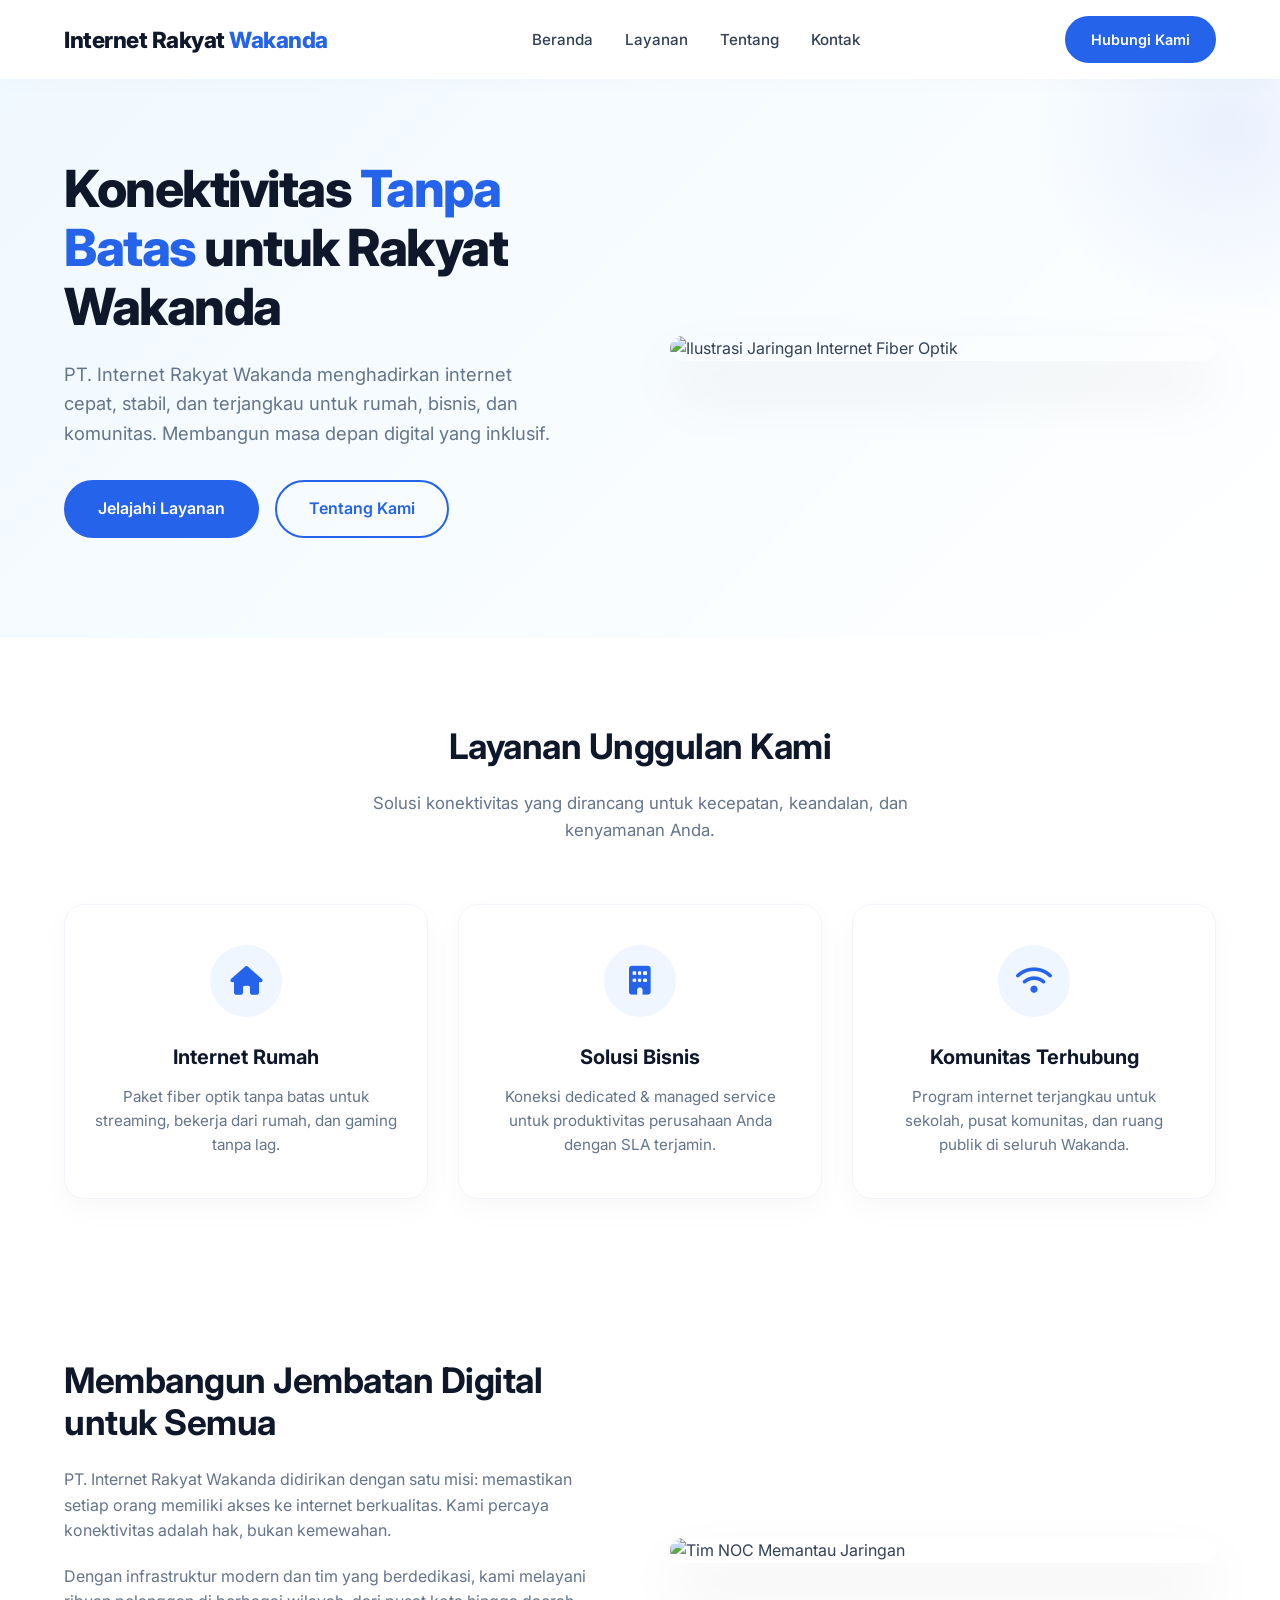
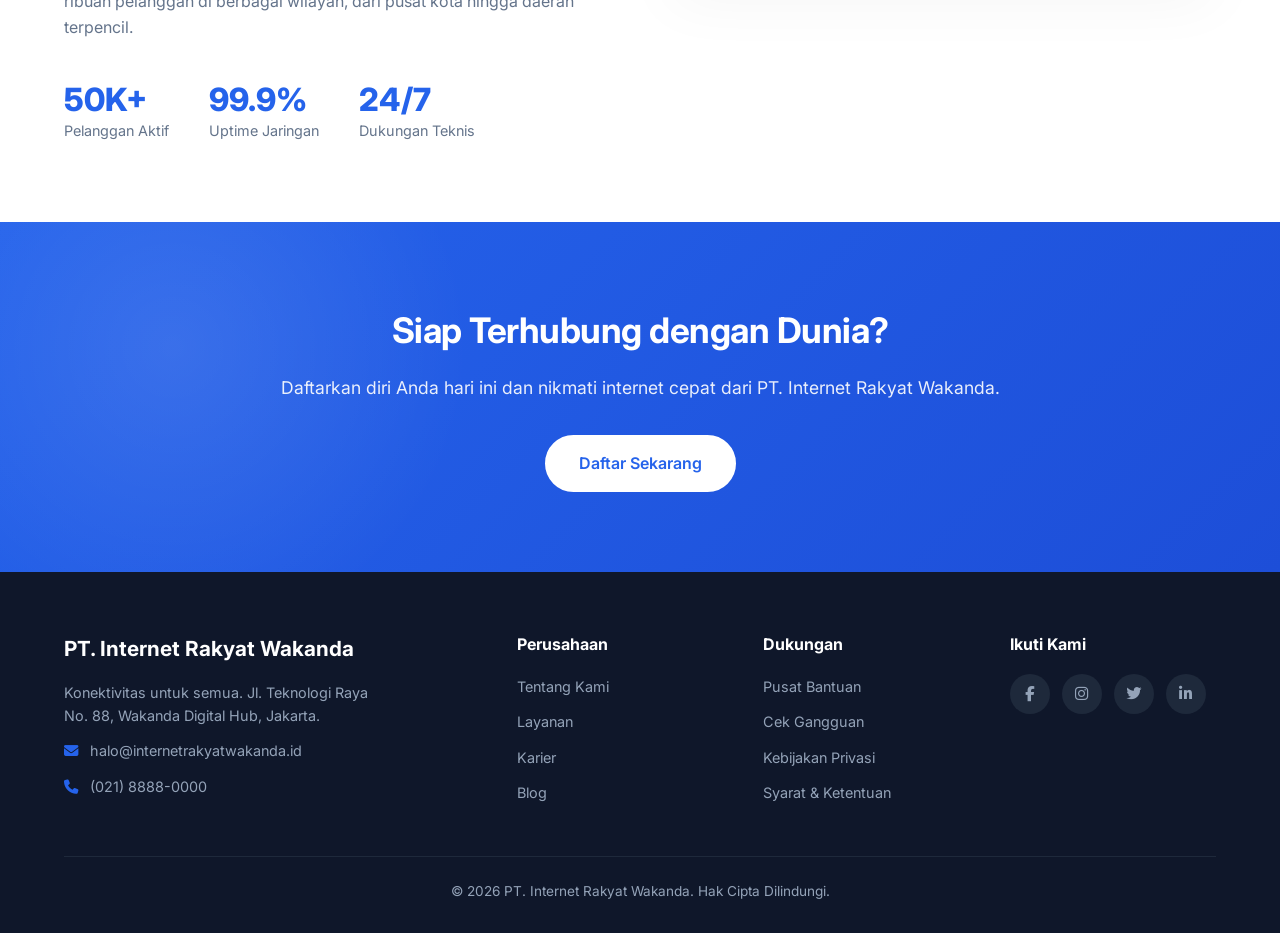
==== index.html @ 8d42df0a "Initial commit: PT. Internet Rakyat Wakanda" ====
<!DOCTYPE html>
<html lang="id">
<head>
    <meta charset="UTF-8">
    <meta name="viewport" content="width=device-width, initial-scale=1.0">
    <meta name="description" content="PT. Internet Rakyat Wakanda — Penyedia layanan internet cepat, stabil, dan terjangkau untuk rakyat Wakanda.">
    <title>PT. Internet Rakyat Wakanda — Konektivitas untuk Semua</title>

    <!-- Font Modern -->
    <link rel="preconnect" href="https://fonts.googleapis.com">
    <link rel="preconnect" href="https://fonts.gstatic.com" crossorigin>
    <link href="https://fonts.googleapis.com/css2?family=Inter:wght@300;400;600;700;800&display=swap" rel="stylesheet">

    <!-- Ikon Font Awesome -->
    <link rel="stylesheet" href="https://cdnjs.cloudflare.com/ajax/libs/font-awesome/6.5.1/css/all.min.css">

    <!-- CSS Eksternal -->
    <link rel="stylesheet" href="style.css">
</head>
<body>

    <!-- ===== NAVBAR ===== -->
    <nav class="navbar" id="navbar">
        <div class="container">
            <a href="#beranda" class="logo">Internet Rakyat <span>Wakanda</span></a>

            <ul class="nav-links" id="navLinks">
                <li><a href="#beranda">Beranda</a></li>
                <li><a href="#layanan">Layanan</a></li>
                <li><a href="#tentang">Tentang</a></li>
                <li><a href="#kontak">Kontak</a></li>
            </ul>

            <a href="#kontak" class="btn-primary nav-cta">Hubungi Kami</a>

            <!-- Tombol Hamburger untuk Mobile -->
            <button class="hamburger" id="hamburger" aria-label="Buka Menu">
                <span></span>
                <span></span>
                <span></span>
            </button>
        </div>
    </nav>

    <!-- ===== HERO ===== -->
    <section class="hero" id="beranda">
        <div class="container">
            <div class="hero-content">
                <h1>Konektivitas <span>Tanpa Batas</span> untuk Rakyat Wakanda</h1>
                <p>PT. Internet Rakyat Wakanda menghadirkan internet cepat, stabil, dan terjangkau untuk rumah, bisnis, dan komunitas. Membangun masa depan digital yang inklusif.</p>
                <div class="hero-buttons">
                    <a href="#layanan" class="btn-primary btn-lg">Jelajahi Layanan</a>
                    <a href="#tentang" class="btn-outline btn-lg">Tentang Kami</a>
                </div>
            </div>
            <div class="hero-image">
                <!-- Gambar Unsplash — bebas royalti, tidak perlu atribusi -->
                <img src="https://images.unsplash.com/photo-1544197150-b99a580bb7a8?q=80&w=1200&auto=format&fit=crop"
                     alt="Ilustrasi Jaringan Internet Fiber Optik">
            </div>
        </div>
    </section>

    <!-- ===== LAYANAN ===== -->
    <section class="section services" id="layanan">
        <div class="container">
            <h2 class="section-title">Layanan Unggulan Kami</h2>
            <p class="section-subtitle">Solusi konektivitas yang dirancang untuk kecepatan, keandalan, dan kenyamanan Anda.</p>

            <div class="services-grid">
                <div class="service-card">
                    <div class="service-icon"><i class="fas fa-home"></i></div>
                    <h3>Internet Rumah</h3>
                    <p>Paket fiber optik tanpa batas untuk streaming, bekerja dari rumah, dan gaming tanpa lag.</p>
                </div>

                <div class="service-card">
                    <div class="service-icon"><i class="fas fa-building"></i></div>
                    <h3>Solusi Bisnis</h3>
                    <p>Koneksi dedicated &amp; managed service untuk produktivitas perusahaan Anda dengan SLA terjamin.</p>
                </div>

                <div class="service-card">
                    <div class="service-icon"><i class="fas fa-wifi"></i></div>
                    <h3>Komunitas Terhubung</h3>
                    <p>Program internet terjangkau untuk sekolah, pusat komunitas, dan ruang publik di seluruh Wakanda.</p>
                </div>
            </div>
        </div>
    </section>

    <!-- ===== TENTANG ===== -->
    <section class="section about" id="tentang">
        <div class="container">
            <div class="about-grid">
                <div class="about-text">
                    <h2>Membangun Jembatan Digital untuk Semua</h2>
                    <p>PT. Internet Rakyat Wakanda didirikan dengan satu misi: memastikan setiap orang memiliki akses ke internet berkualitas. Kami percaya konektivitas adalah hak, bukan kemewahan.</p>
                    <p>Dengan infrastruktur modern dan tim yang berdedikasi, kami melayani ribuan pelanggan di berbagai wilayah, dari pusat kota hingga daerah terpencil.</p>

                    <div class="stats">
                        <div class="stat-item">
                            <h4>50K+</h4>
                            <p>Pelanggan Aktif</p>
                        </div>
                        <div class="stat-item">
                            <h4>99.9%</h4>
                            <p>Uptime Jaringan</p>
                        </div>
                        <div class="stat-item">
                            <h4>24/7</h4>
                            <p>Dukungan Teknis</p>
                        </div>
                    </div>
                </div>

                <div class="about-image">
                    <!-- Gambar Unsplash — bebas royalti -->
                    <img src="https://images.unsplash.com/photo-1558494949-ef010cbdcc31?q=80&w=1200&auto=format&fit=crop"
                         alt="Tim NOC Memantau Jaringan">
                </div>
            </div>
        </div>
    </section>

    <!-- ===== CTA ===== -->
    <section class="cta">
        <div class="container">
            <h2>Siap Terhubung dengan Dunia?</h2>
            <p>Daftarkan diri Anda hari ini dan nikmati internet cepat dari PT. Internet Rakyat Wakanda.</p>
            <a href="#kontak" class="btn-primary btn-lg">Daftar Sekarang</a>
        </div>
    </section>

    <!-- ===== FOOTER / KONTAK ===== -->
    <footer class="footer" id="kontak">
        <div class="container">
            <div class="footer-top">
                <div class="footer-brand">
                    <h3>PT. Internet Rakyat Wakanda</h3>
                    <p>Konektivitas untuk semua. Jl. Teknologi Raya No. 88, Wakanda Digital Hub, Jakarta.</p>
                    <p class="footer-contact"><i class="fas fa-envelope"></i> halo@internetrakyatwakanda.id</p>
                    <p class="footer-contact"><i class="fas fa-phone"></i> (021) 8888-0000</p>
                </div>

                <div class="footer-links">
                    <h4>Perusahaan</h4>
                    <ul>
                        <li><a href="#tentang">Tentang Kami</a></li>
                        <li><a href="#layanan">Layanan</a></li>
                        <li><a href="#">Karier</a></li>
                        <li><a href="#">Blog</a></li>
                    </ul>
                </div>

                <div class="footer-links">
                    <h4>Dukungan</h4>
                    <ul>
                        <li><a href="#">Pusat Bantuan</a></li>
                        <li><a href="#">Cek Gangguan</a></li>
                        <li><a href="#">Kebijakan Privasi</a></li>
                        <li><a href="#">Syarat &amp; Ketentuan</a></li>
                    </ul>
                </div>

                <div class="footer-links">
                    <h4>Ikuti Kami</h4>
                    <div class="social-icons">
                        <a href="#" aria-label="Facebook"><i class="fab fa-facebook-f"></i></a>
                        <a href="#" aria-label="Instagram"><i class="fab fa-instagram"></i></a>
                        <a href="#" aria-label="Twitter"><i class="fab fa-twitter"></i></a>
                        <a href="#" aria-label="LinkedIn"><i class="fab fa-linkedin-in"></i></a>
                    </div>
                </div>
            </div>

            <div class="footer-bottom">
                <p>&copy; 2026 PT. Internet Rakyat Wakanda. Hak Cipta Dilindungi.</p>
            </div>
        </div>
    </footer>

    <!-- JavaScript untuk Hamburger Menu -->
    <script>
        const hamburger = document.getElementById('hamburger');
        const navLinks = document.getElementById('navLinks');

        hamburger.addEventListener('click', () => {
            navLinks.classList.toggle('active');
            hamburger.classList.toggle('active');
        });

        // Tutup menu saat link diklik (mobile)
        document.querySelectorAll('.nav-links a').forEach(link => {
            link.addEventListener('click', () => {
                navLinks.classList.remove('active');
                hamburger.classList.remove('active');
            });
        });
    </script>

</body>
</html>
---- style.css ----
/* ==========================================
   RESET & VARIABEL GLOBAL
   ========================================== */
:root {
    --primary: #2563eb;
    --primary-dark: #1d4ed8;
    --primary-light: #eff6ff;
    --dark: #0f172a;
    --gray-700: #334155;
    --gray-500: #64748b;
    --gray-300: #cbd5e1;
    --gray-100: #f1f5f9;
    --bg: #f8fafc;
    --white: #ffffff;
    --shadow-sm: 0 4px 20px rgba(0, 0, 0, 0.02);
    --shadow-md: 0 10px 30px rgba(0, 0, 0, 0.03);
    --shadow-lg: 0 30px 60px rgba(0, 0, 0, 0.08);
    --radius-md: 20px;
    --radius-lg: 24px;
    --transition: 0.25s ease;
}

* {
    margin: 0;
    padding: 0;
    box-sizing: border-box;
}

html {
    scroll-behavior: smooth;
    scroll-padding-top: 80px;
}

body {
    font-family: 'Inter', sans-serif;
    background: var(--bg);
    color: var(--gray-700);
    line-height: 1.6;
    -webkit-font-smoothing: antialiased;
}

img {
    display: block;
    max-width: 100%;
    height: auto;
}

a {
    text-decoration: none;
    color: inherit;
}

ul {
    list-style: none;
}

/* ==========================================
   CONTAINER
   ========================================== */
.container {
    max-width: 1200px;
    margin: 0 auto;
    padding: 0 24px;
}

/* ==========================================
   TOMBOL
   ========================================== */
.btn-primary {
    display: inline-block;
    background: var(--primary);
    color: var(--white);
    padding: 10px 24px;
    border-radius: 40px;
    font-weight: 600;
    font-size: 0.9rem;
    border: 2px solid var(--primary);
    cursor: pointer;
    transition: background var(--transition), transform var(--transition), box-shadow var(--transition);
}

.btn-primary:hover {
    background: var(--primary-dark);
    border-color: var(--primary-dark);
    transform: translateY(-2px);
    box-shadow: 0 10px 20px rgba(37, 99, 235, 0.25);
}

.btn-outline {
    display: inline-block;
    background: transparent;
    color: var(--primary);
    padding: 10px 24px;
    border-radius: 40px;
    font-weight: 600;
    font-size: 0.9rem;
    border: 2px solid var(--primary);
    transition: all var(--transition);
}

.btn-outline:hover {
    background: var(--primary);
    color: var(--white);
    transform: translateY(-2px);
}

.btn-lg {
    padding: 14px 32px;
    font-size: 1rem;
}

/* ==========================================
   NAVBAR
   ========================================== */
.navbar {
    background: var(--white);
    box-shadow: var(--shadow-sm);
    padding: 16px 0;
    position: sticky;
    top: 0;
    z-index: 100;
    transition: box-shadow var(--transition);
}

.navbar .container {
    display: flex;
    justify-content: space-between;
    align-items: center;
    gap: 20px;
}

.logo {
    font-weight: 800;
    font-size: 1.4rem;
    letter-spacing: -0.5px;
    color: var(--dark);
    white-space: nowrap;
}

.logo span {
    color: var(--primary);
}

.nav-links {
    display: flex;
    gap: 32px;
}

.nav-links a {
    color: var(--gray-700);
    font-weight: 500;
    font-size: 0.95rem;
    transition: color var(--transition);
    position: relative;
}

.nav-links a::after {
    content: '';
    position: absolute;
    bottom: -6px;
    left: 0;
    width: 0;
    height: 2px;
    background: var(--primary);
    transition: width var(--transition);
}

.nav-links a:hover {
    color: var(--primary);
}

.nav-links a:hover::after {
    width: 100%;
}

/* Hamburger (default: sembunyi di desktop) */
.hamburger {
    display: none;
    background: none;
    border: none;
    cursor: pointer;
    flex-direction: column;
    gap: 5px;
    padding: 6px;
}

.hamburger span {
    display: block;
    width: 26px;
    height: 3px;
    background: var(--dark);
    border-radius: 3px;
    transition: all var(--transition);
}

.hamburger.active span:nth-child(1) {
    transform: translateY(8px) rotate(45deg);
}
.hamburger.active span:nth-child(2) {
    opacity: 0;
}
.hamburger.active span:nth-child(3) {
    transform: translateY(-8px) rotate(-45deg);
}

/* ==========================================
   HERO
   ========================================== */
.hero {
    padding: 80px 0 100px;
    background: linear-gradient(135deg, #f0f9ff 0%, #ffffff 100%);
    position: relative;
    overflow: hidden;
}

.hero::before {
    content: '';
    position: absolute;
    top: -150px;
    right: -150px;
    width: 400px;
    height: 400px;
    background: radial-gradient(circle, rgba(37, 99, 235, 0.08) 0%, transparent 70%);
    border-radius: 50%;
}

.hero .container {
    display: grid;
    grid-template-columns: 1fr 1fr;
    gap: 60px;
    align-items: center;
    position: relative;
    z-index: 1;
}

.hero-content h1 {
    font-size: 3.2rem;
    font-weight: 800;
    line-height: 1.15;
    letter-spacing: -1.5px;
    color: var(--dark);
    margin-bottom: 24px;
}

.hero-content h1 span {
    color: var(--primary);
}

.hero-content p {
    font-size: 1.15rem;
    color: var(--gray-500);
    margin-bottom: 32px;
    max-width: 500px;
}

.hero-buttons {
    display: flex;
    gap: 16px;
    flex-wrap: wrap;
}

.hero-image img {
    width: 100%;
    border-radius: var(--radius-lg);
    box-shadow: var(--shadow-lg);
}

/* ==========================================
   SECTION UMUM
   ========================================== */
.section {
    padding: 80px 0;
}

.section-title {
    text-align: center;
    font-size: 2.2rem;
    font-weight: 700;
    letter-spacing: -0.5px;
    margin-bottom: 16px;
    color: var(--dark);
}

.section-subtitle {
    text-align: center;
    color: var(--gray-500);
    max-width: 600px;
    margin: 0 auto 60px;
    font-size: 1.05rem;
}

/* ==========================================
   LAYANAN
   ========================================== */
.services {
    background: var(--white);
}

.services-grid {
    display: grid;
    grid-template-columns: repeat(3, 1fr);
    gap: 30px;
}

.service-card {
    background: var(--white);
    padding: 40px 30px;
    border-radius: var(--radius-md);
    box-shadow: var(--shadow-md);
    border: 1px solid var(--gray-100);
    text-align: center;
    transition: transform var(--transition), box-shadow var(--transition), border-color var(--transition);
}

.service-card:hover {
    transform: translateY(-8px);
    box-shadow: 0 20px 40px rgba(37, 99, 235, 0.1);
    border-color: #dbeafe;
}

.service-icon {
    display: inline-flex;
    align-items: center;
    justify-content: center;
    width: 72px;
    height: 72px;
    font-size: 1.8rem;
    color: var(--primary);
    background: var(--primary-light);
    border-radius: 50%;
    margin-bottom: 24px;
    transition: transform var(--transition);
}

.service-card:hover .service-icon {
    transform: scale(1.1) rotate(-5deg);
}

.service-card h3 {
    font-size: 1.25rem;
    margin-bottom: 12px;
    color: var(--dark);
}

.service-card p {
    color: var(--gray-500);
    font-size: 0.95rem;
}

/* ==========================================
   ABOUT
   ========================================== */
.about {
    background: var(--white);
}

.about-grid {
    display: grid;
    grid-template-columns: 1fr 1fr;
    gap: 60px;
    align-items: center;
}

.about-text h2 {
    font-size: 2.2rem;
    font-weight: 700;
    margin-bottom: 24px;
    color: var(--dark);
    letter-spacing: -0.5px;
    line-height: 1.2;
}

.about-text p {
    color: var(--gray-500);
    margin-bottom: 20px;
}

.stats {
    display: flex;
    gap: 40px;
    margin-top: 40px;
}

.stat-item h4 {
    font-size: 2rem;
    font-weight: 800;
    color: var(--primary);
    line-height: 1.2;
}

.stat-item p {
    font-size: 0.9rem;
    color: var(--gray-500);
    margin-bottom: 0;
}

.about-image img {
    width: 100%;
    border-radius: var(--radius-lg);
    box-shadow: var(--shadow-lg);
}

/* ==========================================
   CTA SECTION
   ========================================== */
.cta {
    padding: 80px 0;
    background: linear-gradient(135deg, var(--primary) 0%, var(--primary-dark) 100%);
    color: var(--white);
    text-align: center;
    position: relative;
    overflow: hidden;
}

.cta::before {
    content: '';
    position: absolute;
    top: -50%;
    left: -10%;
    width: 600px;
    height: 600px;
    background: radial-gradient(circle, rgba(255,255,255,0.1) 0%, transparent 70%);
    border-radius: 50%;
}

.cta .container {
    position: relative;
    z-index: 1;
}

.cta h2 {
    font-size: 2.2rem;
    font-weight: 700;
    margin-bottom: 16px;
    letter-spacing: -0.5px;
}

.cta p {
    font-size: 1.1rem;
    margin-bottom: 32px;
    opacity: 0.9;
}

.cta .btn-primary {
    background: var(--white);
    color: var(--primary);
    border-color: var(--white);
}

.cta .btn-primary:hover {
    background: var(--gray-100);
    border-color: var(--gray-100);
    color: var(--primary-dark);
}

/* ==========================================
   FOOTER
   ========================================== */
.footer {
    background: var(--dark);
    color: #94a3b8;
    padding: 60px 0 30px;
}

.footer .container {
    display: flex;
    flex-direction: column;
    gap: 40px;
}

.footer-top {
    display: grid;
    grid-template-columns: 2fr 1fr 1fr 1fr;
    gap: 40px;
}

.footer-brand h3 {
    color: var(--white);
    font-size: 1.3rem;
    font-weight: 700;
    margin-bottom: 16px;
}

.footer-brand p {
    font-size: 0.9rem;
    max-width: 320px;
    margin-bottom: 12px;
}

.footer-contact i {
    color: var(--primary);
    margin-right: 8px;
}

.footer-links h4 {
    color: var(--white);
    margin-bottom: 16px;
    font-size: 1rem;
}

.footer-links li {
    margin-bottom: 10px;
}

.footer-links a {
    color: #94a3b8;
    font-size: 0.9rem;
    transition: color var(--transition);
}

.footer-links a:hover {
    color: #60a5fa;
}

.social-icons {
    display: flex;
    gap: 12px;
}

.social-icons a {
    display: inline-flex;
    align-items: center;
    justify-content: center;
    width: 40px;
    height: 40px;
    background: #1e293b;
    border-radius: 50%;
    color: #94a3b8;
    font-size: 0.95rem;
    transition: all var(--transition);
}

.social-icons a:hover {
    background: var(--primary);
    color: var(--white);
    transform: translateY(-3px);
}

.footer-bottom {
    border-top: 1px solid #1e293b;
    padding-top: 24px;
    text-align: center;
    font-size: 0.85rem;
}

/* ==========================================
   RESPONSIF — TABLET (≤ 992px)
   ========================================== */
@media (max-width: 992px) {
    .hero .container {
        grid-template-columns: 1fr;
        text-align: center;
        gap: 40px;
    }

    .hero-content h1 {
        font-size: 2.5rem;
    }

    .hero-content p {
        margin-left: auto;
        margin-right: auto;
    }

    .hero-buttons {
        justify-content: center;
    }

    .services-grid {
        grid-template-columns: 1fr 1fr;
    }

    .about-grid {
        grid-template-columns: 1fr;
        gap: 40px;
    }

    .about-image {
        order: -1;
    }

    .stats {
        justify-content: center;
    }

    .footer-top {
        grid-template-columns: 1fr 1fr;
    }
}

/* ==========================================
   RESPONSIF — MOBILE (≤ 768px)
   ========================================== */
@media (max-width: 768px) {
    /* Sembunyikan CTA di navbar mobile */
    .nav-cta {
        display: none;
    }

    /* Tampilkan hamburger */
    .hamburger {
        display: flex;
    }

    /* Menu mobile dropdown */
    .nav-links {
        position: absolute;
        top: 100%;
        left: 0;
        right: 0;
        background: var(--white);
        flex-direction: column;
        gap: 0;
        padding: 0 24px;
        max-height: 0;
        overflow: hidden;
        box-shadow: 0 10px 20px rgba(0,0,0,0.05);
        transition: max-height 0.35s ease;
    }

    .nav-links.active {
        max-height: 300px;
        padding: 16px 24px;
    }

    .nav-links li {
        border-bottom: 1px solid var(--gray-100);
    }

    .nav-links li:last-child {
        border-bottom: none;
    }

    .nav-links a {
        display: block;
        padding: 14px 0;
    }

    .nav-links a::after {
        display: none;
    }

    .navbar .container {
        position: relative;
    }

    .hero {
        padding: 60px 0 80px;
    }

    .hero-content h1 {
        font-size: 2rem;
        letter-spacing: -0.5px;
    }

    .hero-content p {
        font-size: 1rem;
    }

    .section {
        padding: 60px 0;
    }

    .section-title,
    .cta h2 {
        font-size: 1.75rem;
    }

    .services-grid {
        grid-template-columns: 1fr;
    }

    .about-text h2 {
        font-size: 1.75rem;
    }

    .stats {
        flex-direction: column;
        gap: 24px;
        align-items: center;
    }

    .stat-item {
        text-align: center;
    }

    .footer-top {
        grid-template-columns: 1fr;
        gap: 32px;
    }

    .cta .btn-primary {
        padding: 12px 28px;
        font-size: 0.95rem;
    }
}

/* ==========================================
   RESPONSIF — SMALL MOBILE (≤ 480px)
   ========================================== */
@media (max-width: 480px) {
    .container {
        padding: 0 18px;
    }

    .hero-content h1 {
        font-size: 1.7rem;
    }

    .hero-buttons {
        flex-direction: column;
        align-items: stretch;
    }

    .hero-buttons a {
        text-align: center;
    }

    .logo {
        font-size: 1.15rem;
    }

    .service-card {
        padding: 30px 20px;
    }
}
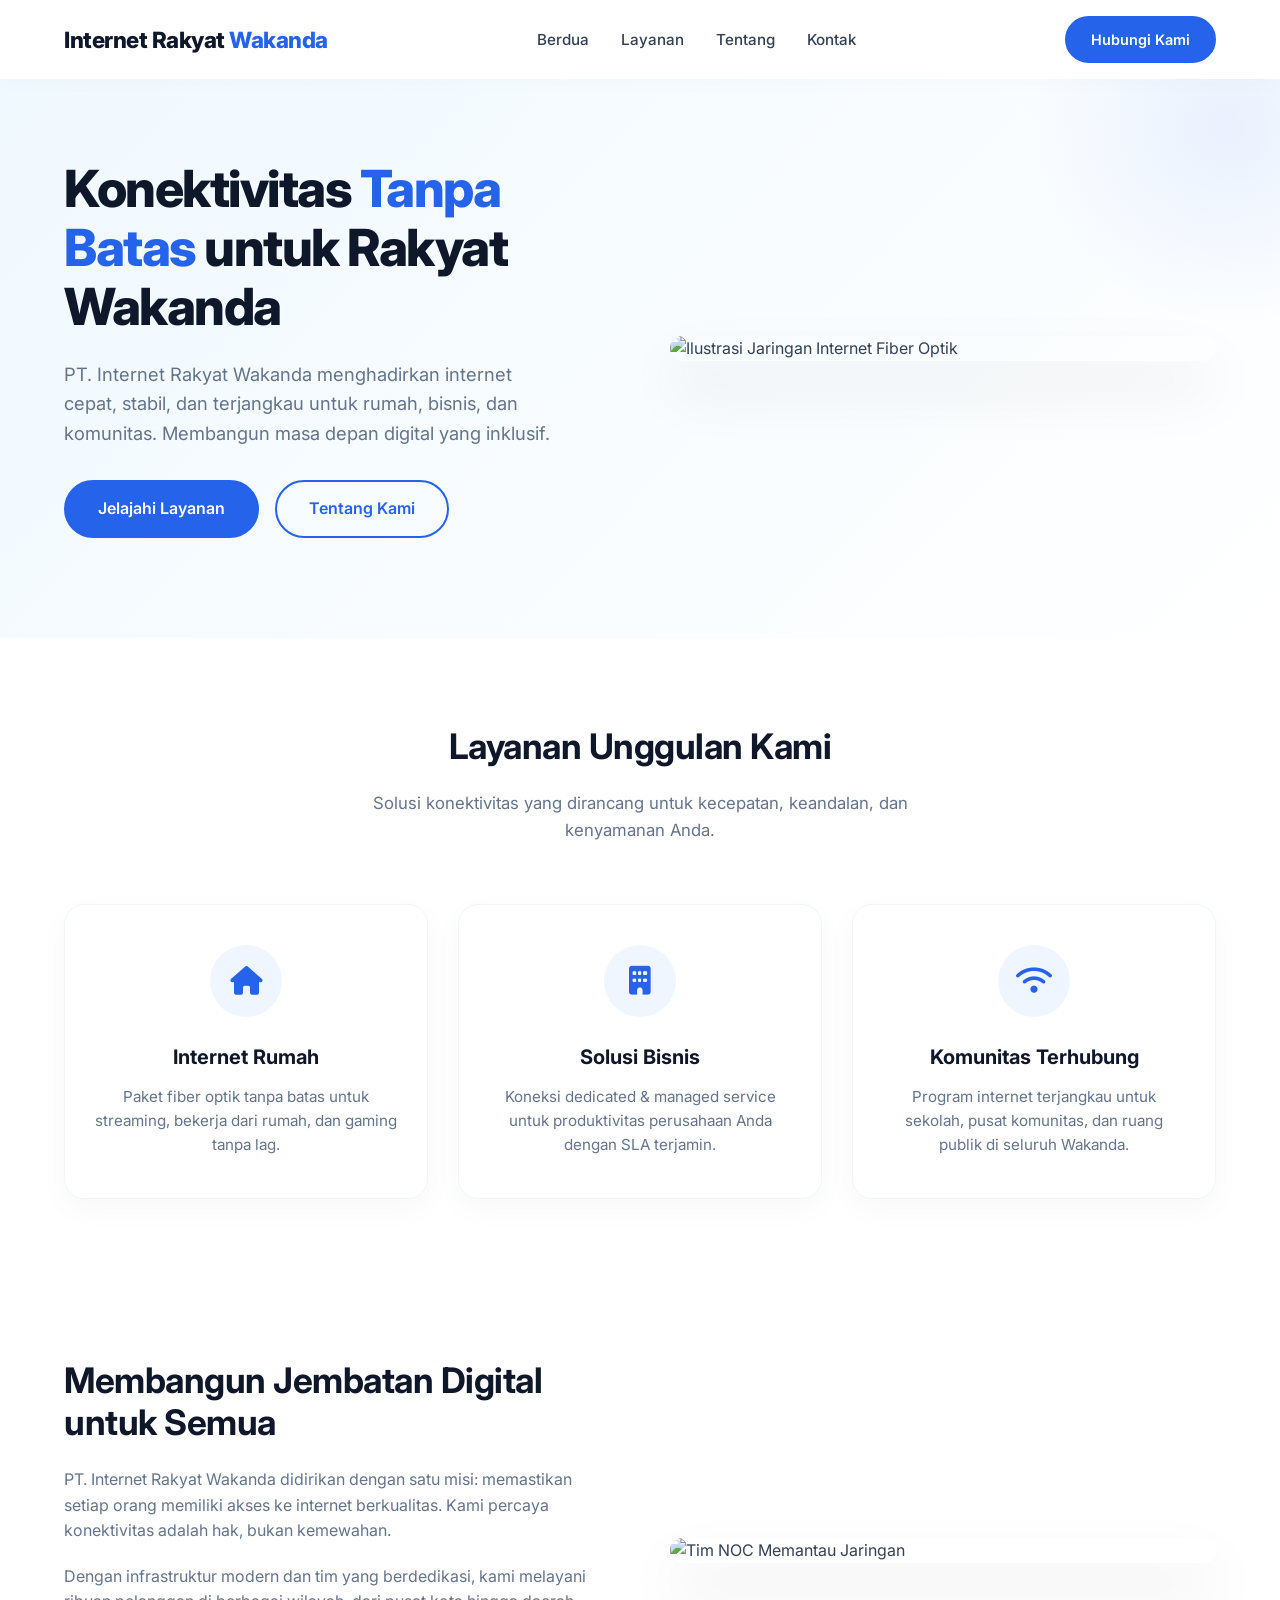
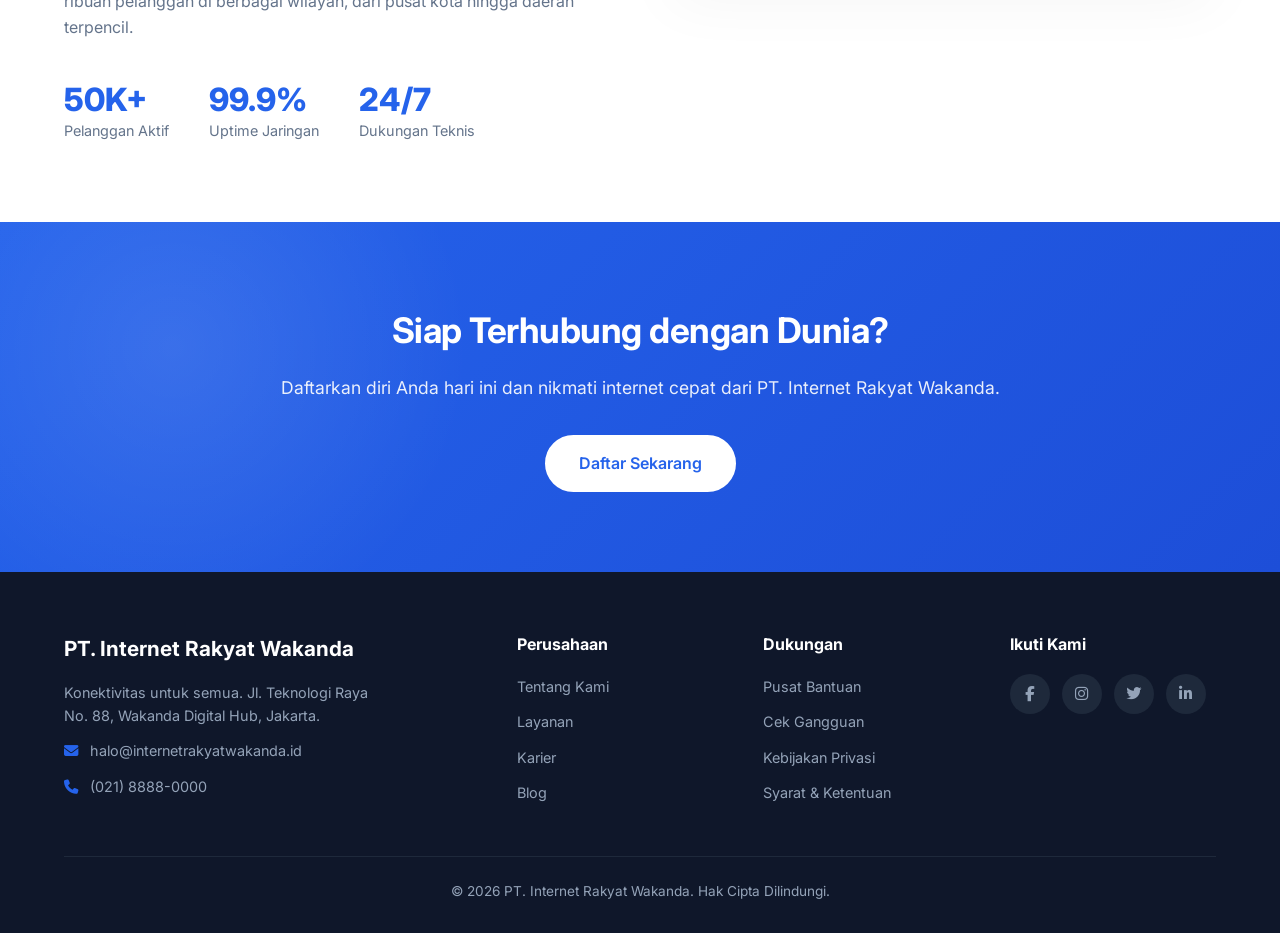
==== commit 9d085c65: "ubah beranda jadi berdua" ====
--- a/index.html
+++ b/index.html
@@ -25,7 +25,7 @@
             <a href="#beranda" class="logo">Internet Rakyat <span>Wakanda</span></a>
 
             <ul class="nav-links" id="navLinks">
-                <li><a href="#beranda">Beranda</a></li>
+                <li><a href="#beranda">Berdua</a></li>
                 <li><a href="#layanan">Layanan</a></li>
                 <li><a href="#tentang">Tentang</a></li>
                 <li><a href="#kontak">Kontak</a></li>
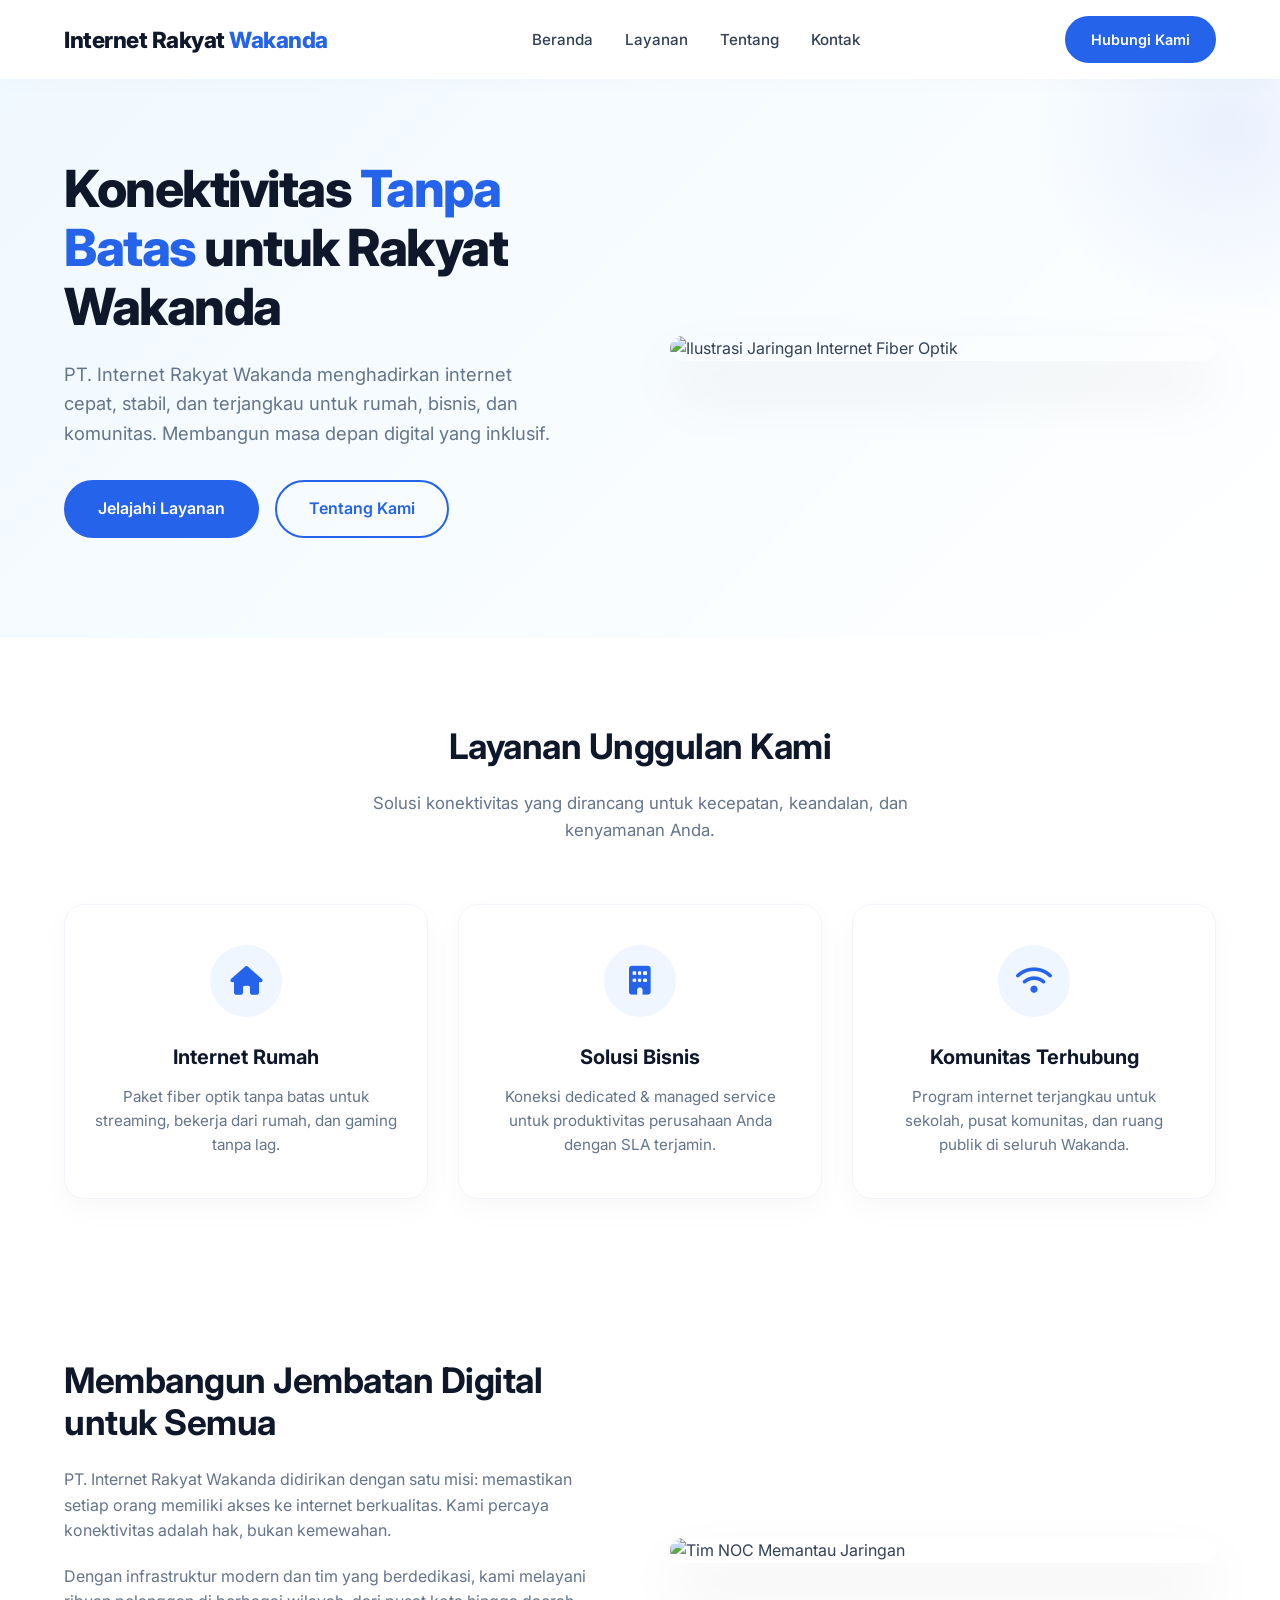
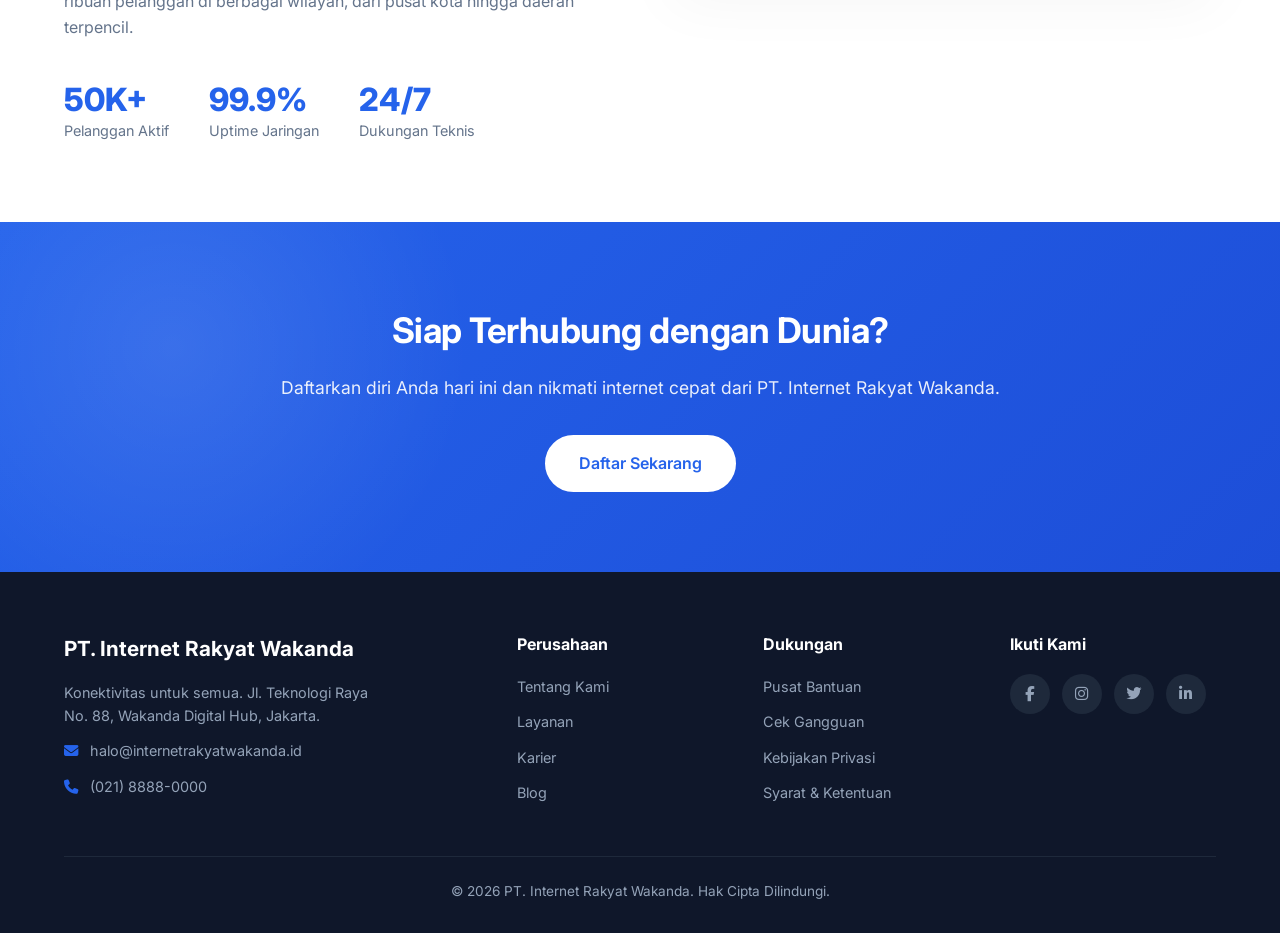
==== commit af3c2f4e: "ubah berdua menjadi beranda kembali" ====
--- a/index.html
+++ b/index.html
@@ -25,7 +25,7 @@
             <a href="#beranda" class="logo">Internet Rakyat <span>Wakanda</span></a>
 
             <ul class="nav-links" id="navLinks">
-                <li><a href="#beranda">Berdua</a></li>
+                <li><a href="#beranda">Beranda</a></li>
                 <li><a href="#layanan">Layanan</a></li>
                 <li><a href="#tentang">Tentang</a></li>
                 <li><a href="#kontak">Kontak</a></li>
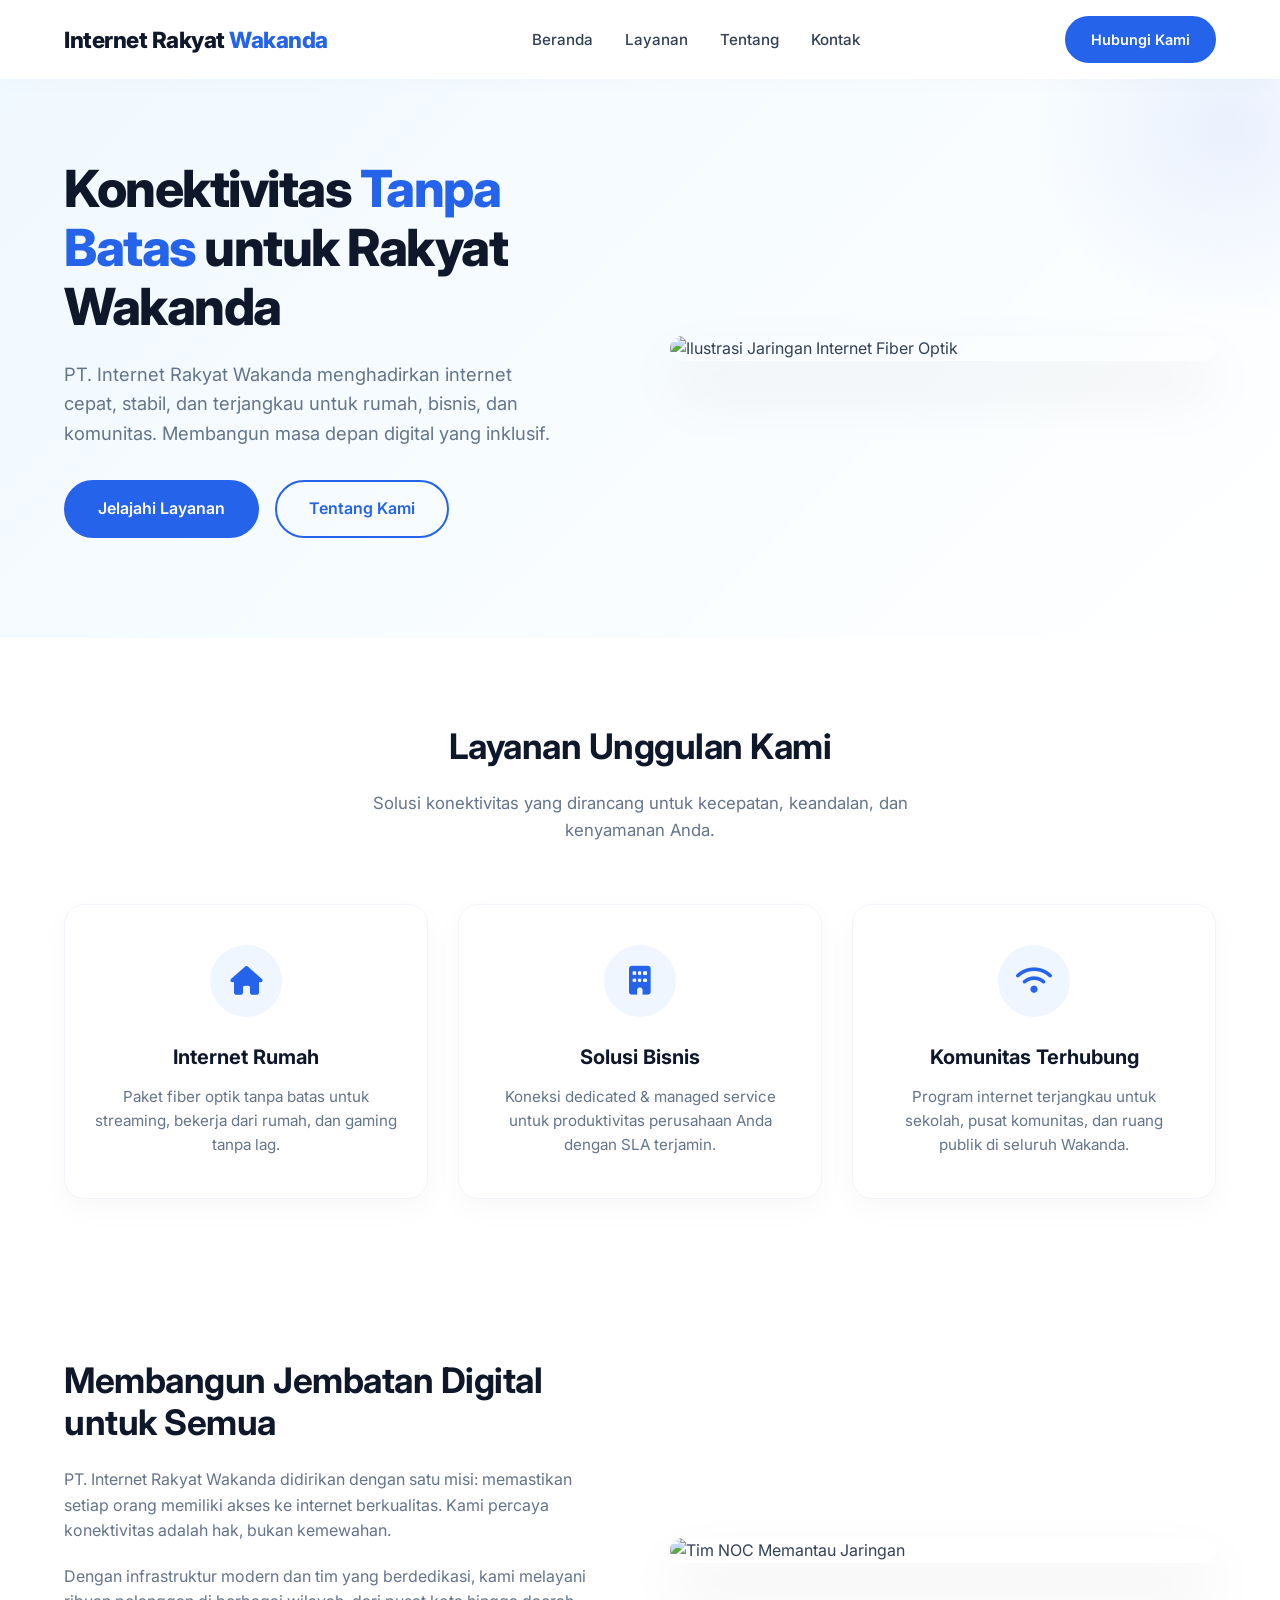
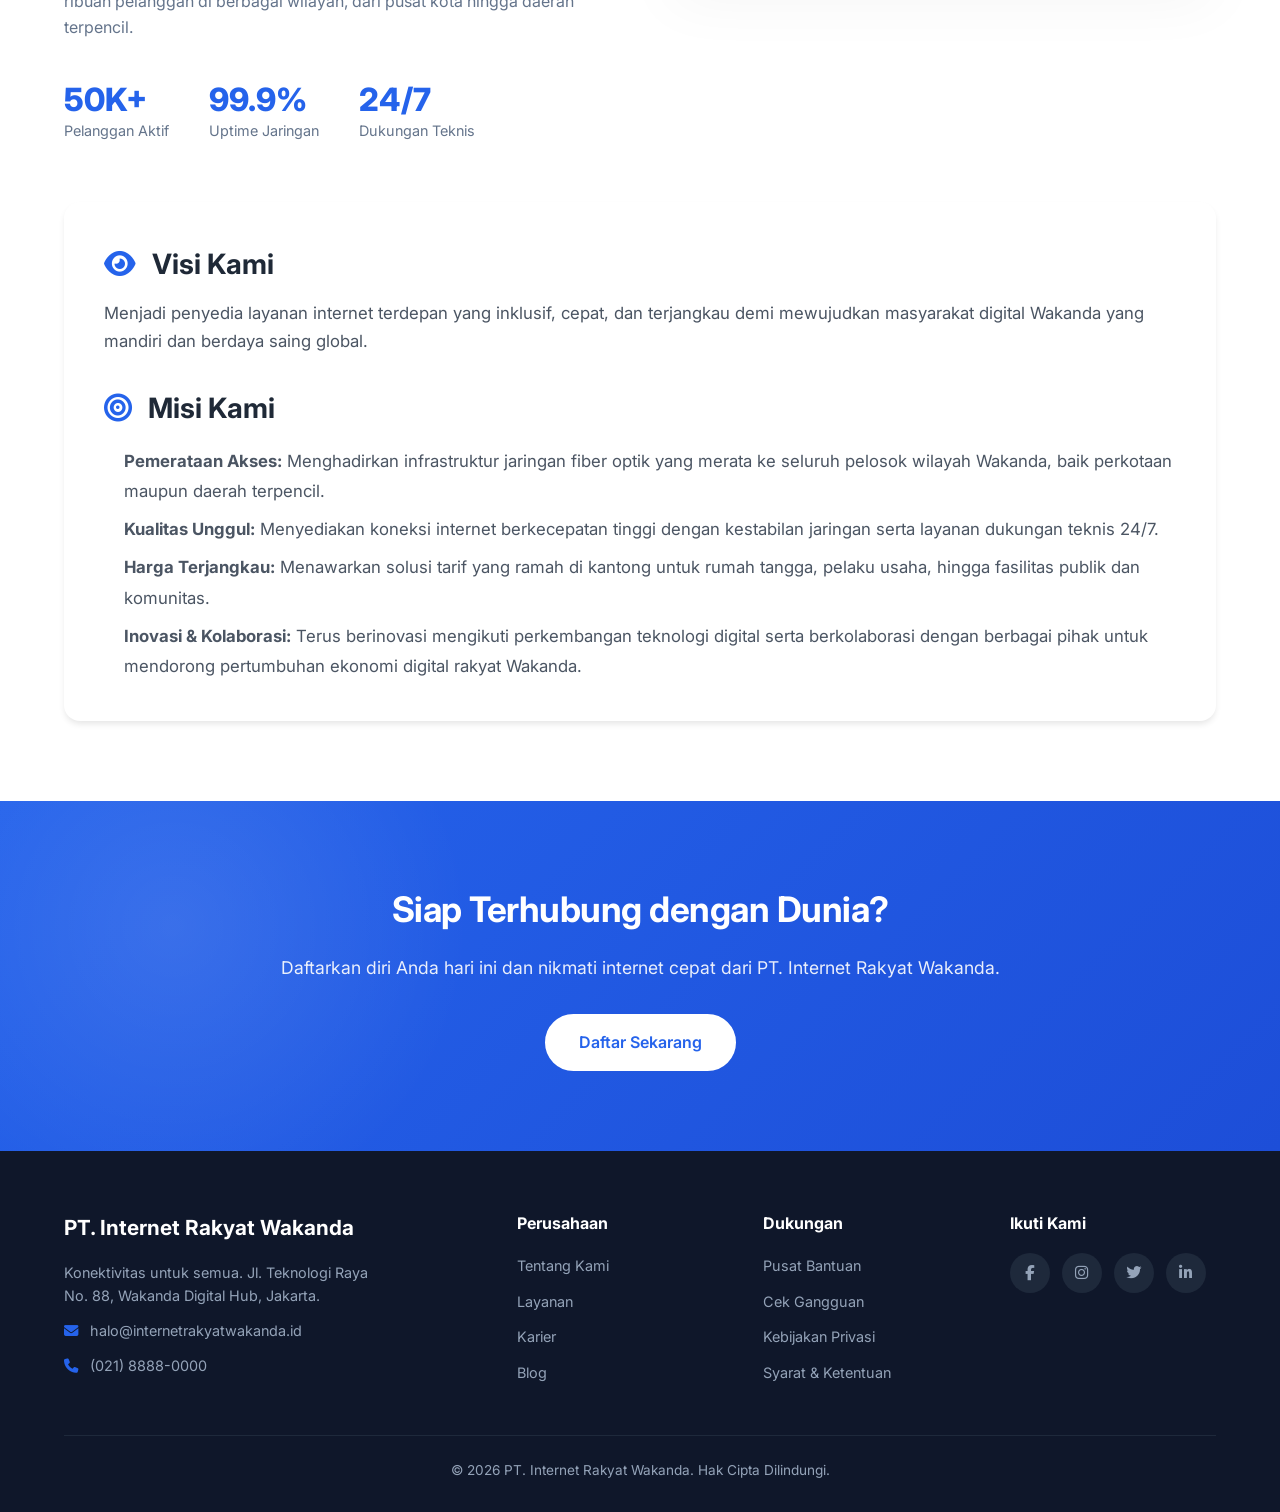
==== commit 075ff78b: "Update index.html" ====
--- a/index.html
+++ b/index.html
@@ -54,7 +54,6 @@
                 </div>
             </div>
             <div class="hero-image">
-                <!-- Gambar Unsplash — bebas royalti, tidak perlu atribusi -->
                 <img src="https://images.unsplash.com/photo-1544197150-b99a580bb7a8?q=80&w=1200&auto=format&fit=crop"
                      alt="Ilustrasi Jaringan Internet Fiber Optik">
             </div>
@@ -89,7 +88,7 @@
         </div>
     </section>
 
-    <!-- ===== TENTANG ===== -->
+    <!-- ===== TENTANG & VISI MISI ===== -->
     <section class="section about" id="tentang">
         <div class="container">
             <div class="about-grid">
@@ -115,9 +114,26 @@
                 </div>
 
                 <div class="about-image">
-                    <!-- Gambar Unsplash — bebas royalti -->
                     <img src="https://images.unsplash.com/photo-1558494949-ef010cbdcc31?q=80&w=1200&auto=format&fit=crop"
                          alt="Tim NOC Memantau Jaringan">
+                </div>
+            </div>
+
+            <!-- Bagian Visi & Misi Terintegrasi -->
+            <div class="vision-mission-box" style="margin-top: 60px; background: #ffffff; padding: 40px; border-radius: 16px; box-shadow: 0 4px 6px -1px rgba(0, 0, 0, 0.1);">
+                <div style="margin-bottom: 30px;">
+                    <h3 style="color: #1f2937; margin-bottom: 12px; font-size: 1.75rem;"><i class="fas fa-eye" style="color: #2563eb; margin-right: 10px;"></i> Visi Kami</h3>
+                    <p style="color: #4b5563; line-height: 1.7; font-size: 1.05rem;">Menjadi penyedia layanan internet terdepan yang inklusif, cepat, dan terjangkau demi mewujudkan masyarakat digital Wakanda yang mandiri dan berdaya saing global.</p>
+                </div>
+                
+                <div>
+                    <h3 style="color: #1f2937; margin-bottom: 15px; font-size: 1.75rem;"><i class="fas fa-bullseye" style="color: #2563eb; margin-right: 10px;"></i> Misi Kami</h3>
+                    <ul style="color: #4b5563; padding-left: 20px; line-height: 1.8; font-size: 1.05rem;">
+                        <li style="margin-bottom: 8px;"><strong>Pemerataan Akses:</strong> Menghadirkan infrastruktur jaringan fiber optik yang merata ke seluruh pelosok wilayah Wakanda, baik perkotaan maupun daerah terpencil.</li>
+                        <li style="margin-bottom: 8px;"><strong>Kualitas Unggul:</strong> Menyediakan koneksi internet berkecepatan tinggi dengan kestabilan jaringan serta layanan dukungan teknis 24/7.</li>
+                        <li style="margin-bottom: 8px;"><strong>Harga Terjangkau:</strong> Menawarkan solusi tarif yang ramah di kantong untuk rumah tangga, pelaku usaha, hingga fasilitas publik dan komunitas.</li>
+                        <li><strong>Inovasi &amp; Kolaborasi:</strong> Terus berinovasi mengikuti perkembangan teknologi digital serta berkolaborasi dengan berbagai pihak untuk mendorong pertumbuhan ekonomi digital rakyat Wakanda.</li>
+                    </ul>
                 </div>
             </div>
         </div>
@@ -200,4 +216,4 @@
     </script>
 
 </body>
-</html>+</html>
